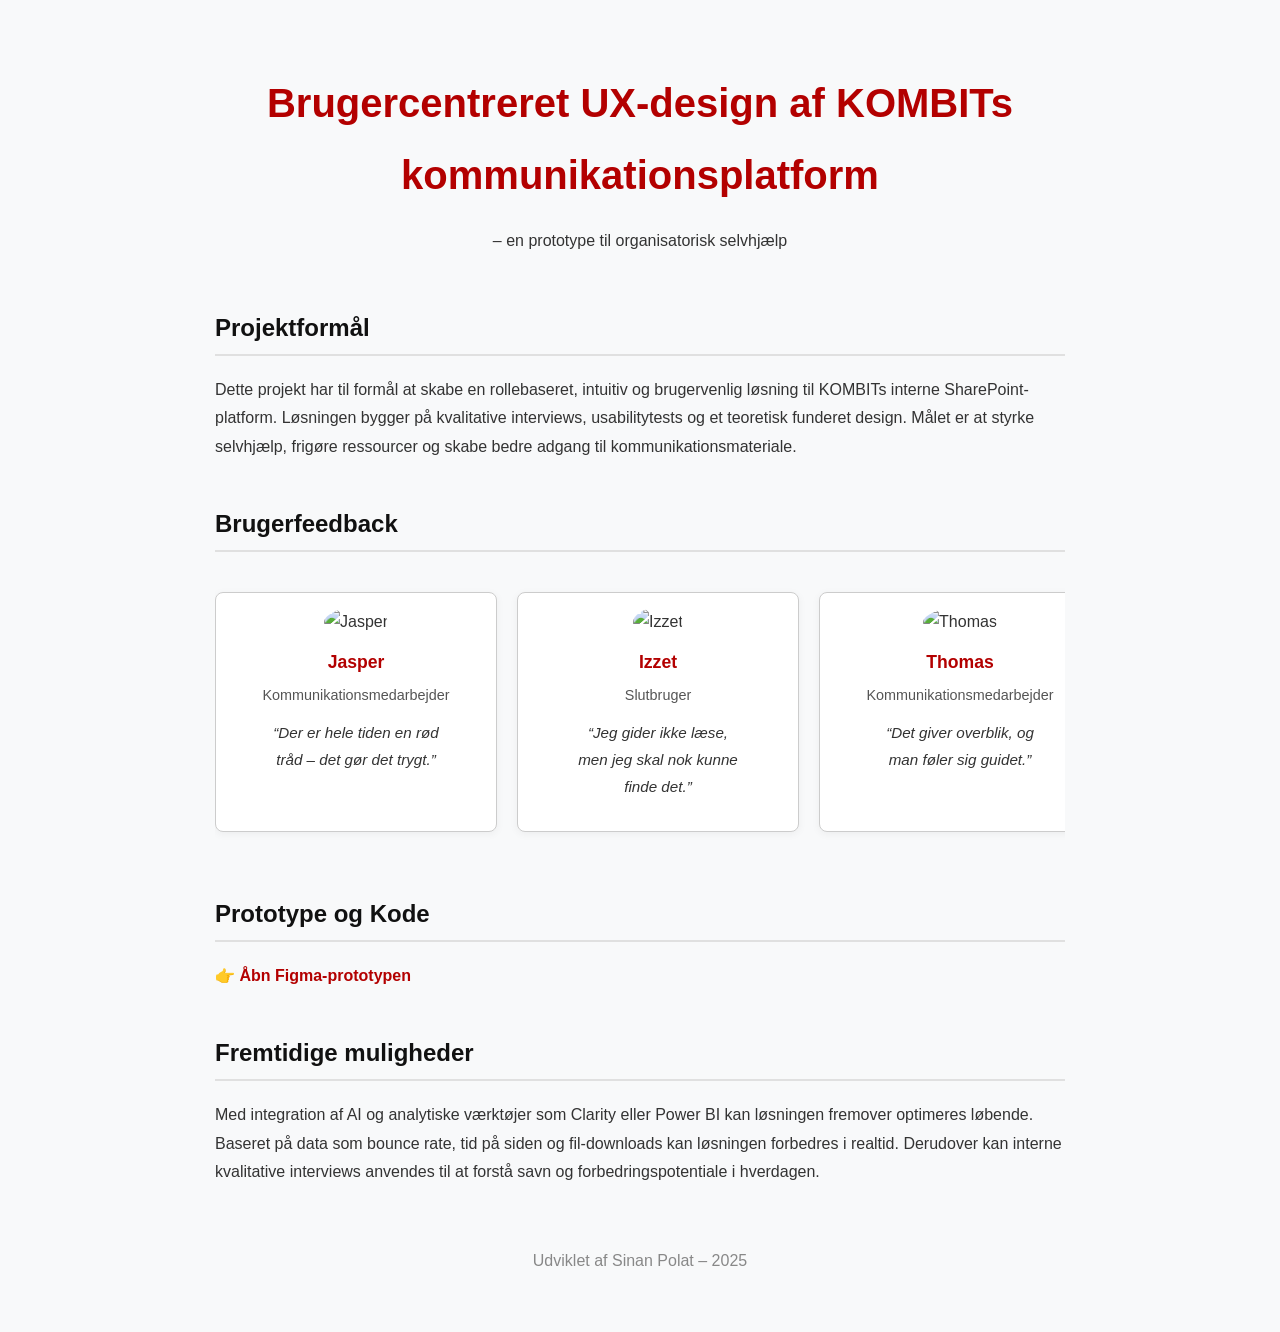
==== index.html @ e114b8e4 "Update index.html" ====
<!DOCTYPE html>
<html lang="da">
<head>
  <meta charset="UTF-8" />
  <meta name="viewport" content="width=device-width, initial-scale=1.0" />
  <title>Brugercentreret UX-design</title>
  <link rel="stylesheet" href="style.css" />
</head>
<body>

  <header>
    <h1>Brugercentreret UX-design af KOMBITs kommunikationsplatform</h1>
    <p>– en prototype til organisatorisk
selvhjælp</p>
  </header>

  <section>
    <h2>Projektformål</h2>
    <p>
      Dette projekt har til formål at skabe en rollebaseret, intuitiv og brugervenlig løsning til KOMBITs interne SharePoint-platform.
      Løsningen bygger på kvalitative interviews, usabilitytests og et teoretisk funderet design. Målet er at styrke selvhjælp,
      frigøre ressourcer og skabe bedre adgang til kommunikationsmateriale.
    </p>
  </section>

  <section>
    <h2>Brugerfeedback</h2>
    <div class="feedback-carousel">
      <div class="feedback-card">
        <img src="img/jasper.jpg" alt="Jasper">
        <h3>Jasper</h3>
        <p>Kommunikationsmedarbejder</p>
        <blockquote>“Der er hele tiden en rød tråd – det gør det trygt.”</blockquote>
      </div>
      <div class="feedback-card">
        <img src="img/izzet.jpg" alt="Izzet">
        <h3>Izzet</h3>
        <p>Slutbruger</p>
        <blockquote>“Jeg gider ikke læse, men jeg skal nok kunne finde det.”</blockquote>
      </div>
      <div class="feedback-card">
        <img src="img/thomas.jpg" alt="Thomas">
        <h3>Thomas</h3>
        <p>Kommunikationsmedarbejder</p>
        <blockquote>“Det giver overblik, og man føler sig guidet.”</blockquote>
      </div>
      <div class="feedback-card">
        <img src="img/sky.jpg" alt="Sky">
        <h3>Sky</h3>
        <p>Kontormedarbejder</p>
        <blockquote>“Det her kan jeg helt sikkert se mig selv bruge.”</blockquote>
      </div>
      <div class="feedback-card">
        <img src="img/line.jpg" alt="Line">
        <h3>Line</h3>
        <p>Projektkoordinator</p>
        <blockquote>“Det er nemt at forstå og bruge – og det føles moderne.”</blockquote>
      </div>
    </div>
  </section>

  <section>
    <h2>Prototype og Kode</h2>
    <p>
      👉 <a href="https://www.figma.com/design/l0VissUxIXwoC1WUfXcCyh" target="_blank">Åbn Figma-prototypen</a><br>
    </p>
  </section>

  <section>
    <h2>Fremtidige muligheder</h2>
    <p>
      Med integration af AI og analytiske værktøjer som Clarity eller Power BI kan løsningen fremover optimeres løbende.
      Baseret på data som bounce rate, tid på siden og fil-downloads kan løsningen forbedres i realtid.
      Derudover kan interne kvalitative interviews anvendes til at forstå savn og forbedringspotentiale i hverdagen.
    </p>
  </section>

  <footer>
    <p>Udviklet af Sinan Polat – 2025</p>
  </footer>

</body>
</html>
---- style.css ----
body {
  font-family: 'Segoe UI', Tahoma, Geneva, Verdana, sans-serif;
  background-color: #f8f9fa;
  color: #333;
  max-width: 850px;
  margin: 0 auto;
  padding: 40px 20px;
  line-height: 1.8;
}

header {
  text-align: center;
  margin-bottom: 50px;
}

h1 {
  font-size: 2.5rem;
  color: #b30000;
  margin-bottom: 10px;
}

h2 {
  font-size: 1.5rem;
  color: #111;
  margin-top: 40px;
  border-bottom: 2px solid #e0e0e0;
  padding-bottom: 5px;
}

p {
  font-size: 1rem;
}

a {
  color: #b30000;
  text-decoration: none;
  font-weight: bold;
}

a:hover {
  text-decoration: underline;
}

footer {
  text-align: center;
  margin-top: 60px;
  font-size: 0.9rem;
  color: #888;
}

/* --------- Feedback Carousel --------- */
.feedback-carousel {
  display: flex;
  overflow-x: auto;
  gap: 20px;
  padding: 20px 0;
  scroll-snap-type: x mandatory;
}

.feedback-card {
  flex: 0 0 250px;
  background-color: white;
  border: 1px solid #ccc;
  border-radius: 8px;
  padding: 15px;
  scroll-snap-align: start;
  box-shadow: 0 2px 8px rgba(0,0,0,0.05);
  text-align: center;
}

.feedback-card img {
  width: 80px;
  height: 80px;
  object-fit: cover;
  border-radius: 50%;
  margin-bottom: 10px;
}

.feedback-card h3 {
  margin: 0;
  font-size: 1.1rem;
  color: #b30000;
}

.feedback-card p {
  margin: 4px 0;
  font-size: 0.9rem;
  color: #555;
}

.feedback-card blockquote {
  font-style: italic;
  margin-top: 10px;
  font-size: 0.95rem;
  color: #333;
}
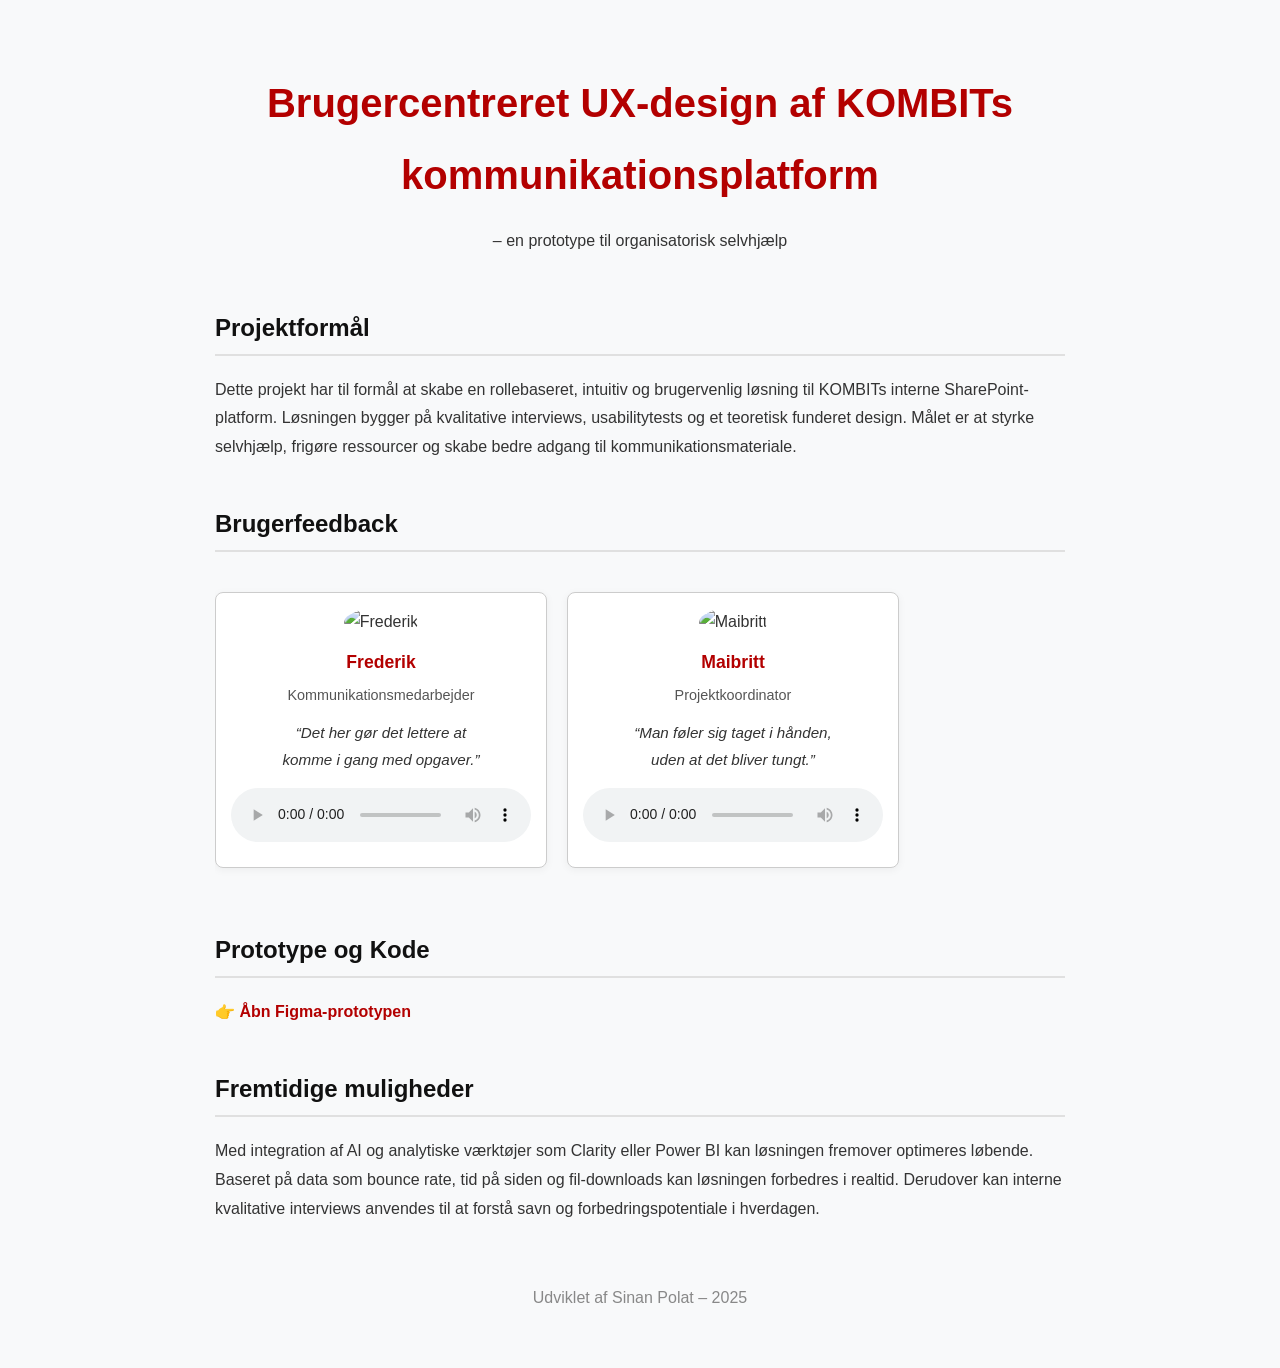
==== commit db54cdd8: "Update index.html" ====
--- a/index.html
+++ b/index.html
@@ -10,8 +10,7 @@
 
   <header>
     <h1>Brugercentreret UX-design af KOMBITs kommunikationsplatform</h1>
-    <p>– en prototype til organisatorisk
-selvhjælp</p>
+    <p>– en prototype til organisatorisk selvhjælp</p>
   </header>
 
   <section>
@@ -26,36 +25,28 @@
   <section>
     <h2>Brugerfeedback</h2>
     <div class="feedback-carousel">
+
       <div class="feedback-card">
-        <img src="img/jasper.jpg" alt="Jasper">
-        <h3>Jasper</h3>
+        <img src="img/frederik.jpg" alt="Frederik">
+        <h3>Frederik</h3>
         <p>Kommunikationsmedarbejder</p>
-        <blockquote>“Der er hele tiden en rød tråd – det gør det trygt.”</blockquote>
+        <blockquote>“Det her gør det lettere at komme i gang med opgaver.”</blockquote>
+        <audio controls>
+          <source src="frederik.mp3" type="audio/mpeg">
+        </audio>
       </div>
+
       <div class="feedback-card">
-        <img src="img/izzet.jpg" alt="Izzet">
-        <h3>Izzet</h3>
-        <p>Slutbruger</p>
-        <blockquote>“Jeg gider ikke læse, men jeg skal nok kunne finde det.”</blockquote>
+        <img src="img/maibritt.jpg" alt="Maibritt">
+        <h3>Maibritt</h3>
+        <p>Projektkoordinator</p>
+        <blockquote>“Man føler sig taget i hånden, uden at det bliver tungt.”</blockquote>
+        <audio controls>
+          <source src="audio/maibritt.mp3" type="audio/mpeg">
+          Din browser understøtter ikke lydafspilleren.
+        </audio>
       </div>
-      <div class="feedback-card">
-        <img src="img/thomas.jpg" alt="Thomas">
-        <h3>Thomas</h3>
-        <p>Kommunikationsmedarbejder</p>
-        <blockquote>“Det giver overblik, og man føler sig guidet.”</blockquote>
-      </div>
-      <div class="feedback-card">
-        <img src="img/sky.jpg" alt="Sky">
-        <h3>Sky</h3>
-        <p>Kontormedarbejder</p>
-        <blockquote>“Det her kan jeg helt sikkert se mig selv bruge.”</blockquote>
-      </div>
-      <div class="feedback-card">
-        <img src="img/line.jpg" alt="Line">
-        <h3>Line</h3>
-        <p>Projektkoordinator</p>
-        <blockquote>“Det er nemt at forstå og bruge – og det føles moderne.”</blockquote>
-      </div>
+
     </div>
   </section>
 
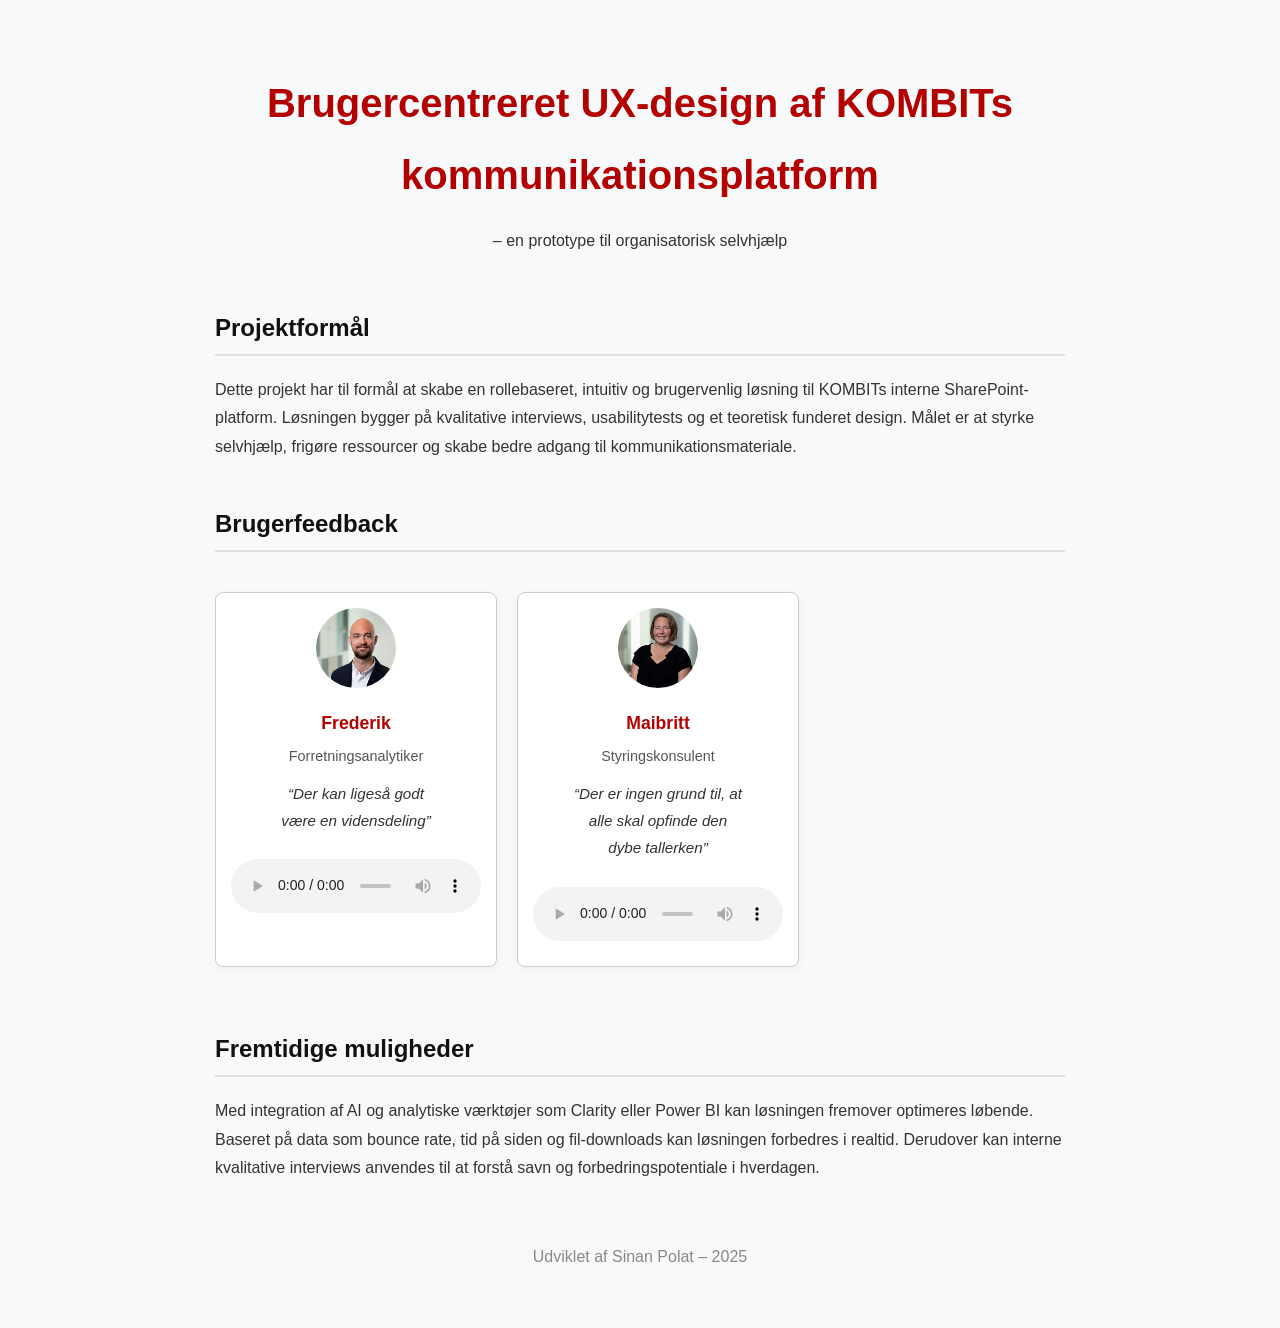
==== commit 3a92b8f5: "Update index.html" ====
--- a/index.html
+++ b/index.html
@@ -27,20 +27,20 @@
     <div class="feedback-carousel">
 
       <div class="feedback-card">
-        <img src="img/frederik.jpg" alt="Frederik">
+        <img src="Frederik Vitkov_shareIt.webp" alt="Frederik">
         <h3>Frederik</h3>
-        <p>Kommunikationsmedarbejder</p>
-        <blockquote>“Det her gør det lettere at komme i gang med opgaver.”</blockquote>
+        <p>Forretningsanalytiker</p>
+        <blockquote>“Der kan ligeså godt være en vidensdeling”</blockquote>
         <audio controls>
           <source src="frederik.mp3" type="audio/mpeg">
         </audio>
       </div>
 
       <div class="feedback-card">
-        <img src="img/maibritt.jpg" alt="Maibritt">
+        <img src="Majbritt Bech Sørensen_shareIt.webp" alt="Maibritt">
         <h3>Maibritt</h3>
-        <p>Projektkoordinator</p>
-        <blockquote>“Man føler sig taget i hånden, uden at det bliver tungt.”</blockquote>
+        <p>Styringskonsulent</p>
+        <blockquote>“Der er ingen grund til, at alle skal opfinde den dybe tallerken”</blockquote>
         <audio controls>
           <source src="audio/maibritt.mp3" type="audio/mpeg">
           Din browser understøtter ikke lydafspilleren.
@@ -50,12 +50,6 @@
     </div>
   </section>
 
-  <section>
-    <h2>Prototype og Kode</h2>
-    <p>
-      👉 <a href="https://www.figma.com/design/l0VissUxIXwoC1WUfXcCyh" target="_blank">Åbn Figma-prototypen</a><br>
-    </p>
-  </section>
 
   <section>
     <h2>Fremtidige muligheder</h2>
--- a/style.css
+++ b/style.css
@@ -94,3 +94,8 @@
   font-size: 0.95rem;
   color: #333;
 }
+
+.feedback-card audio {
+  margin-top: 10px;
+  width: 100%;
+}
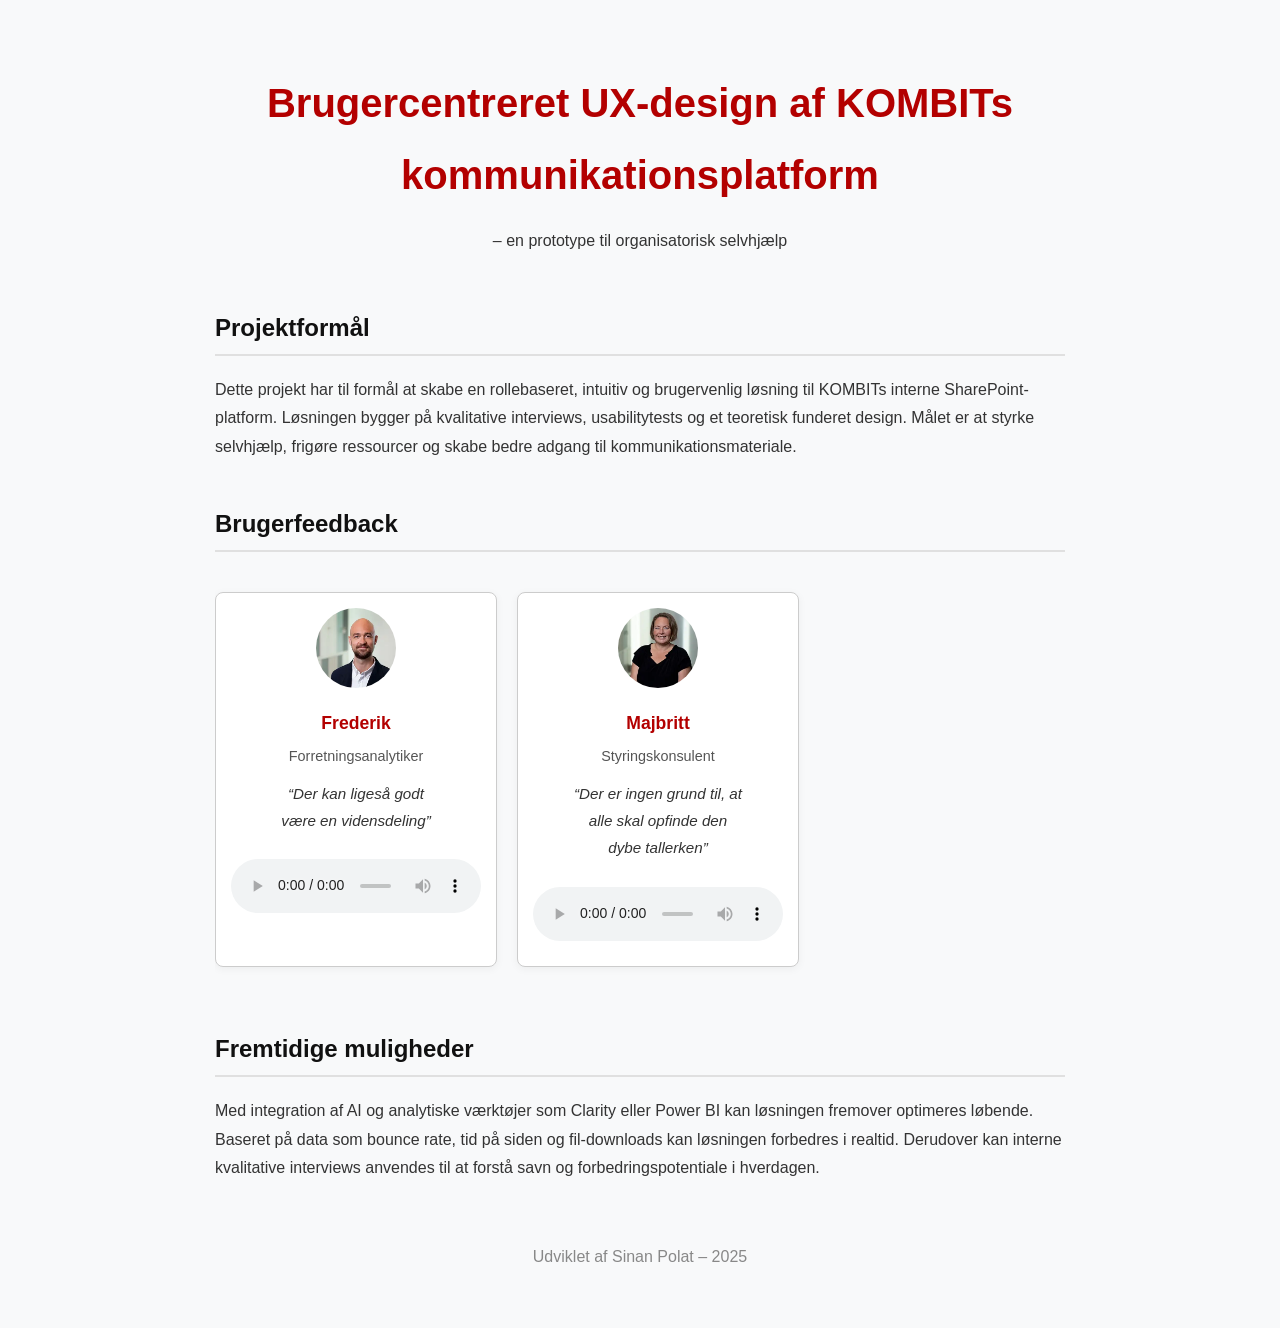
==== commit b78b1a53: "Update index.html" ====
--- a/index.html
+++ b/index.html
@@ -38,11 +38,11 @@
 
       <div class="feedback-card">
         <img src="Majbritt Bech Sørensen_shareIt.webp" alt="Maibritt">
-        <h3>Maibritt</h3>
+        <h3>Majbritt</h3>
         <p>Styringskonsulent</p>
         <blockquote>“Der er ingen grund til, at alle skal opfinde den dybe tallerken”</blockquote>
         <audio controls>
-          <source src="audio/maibritt.mp3" type="audio/mpeg">
+          <source src="maibritt.mp3" type="audio/mpeg">
           Din browser understøtter ikke lydafspilleren.
         </audio>
       </div>
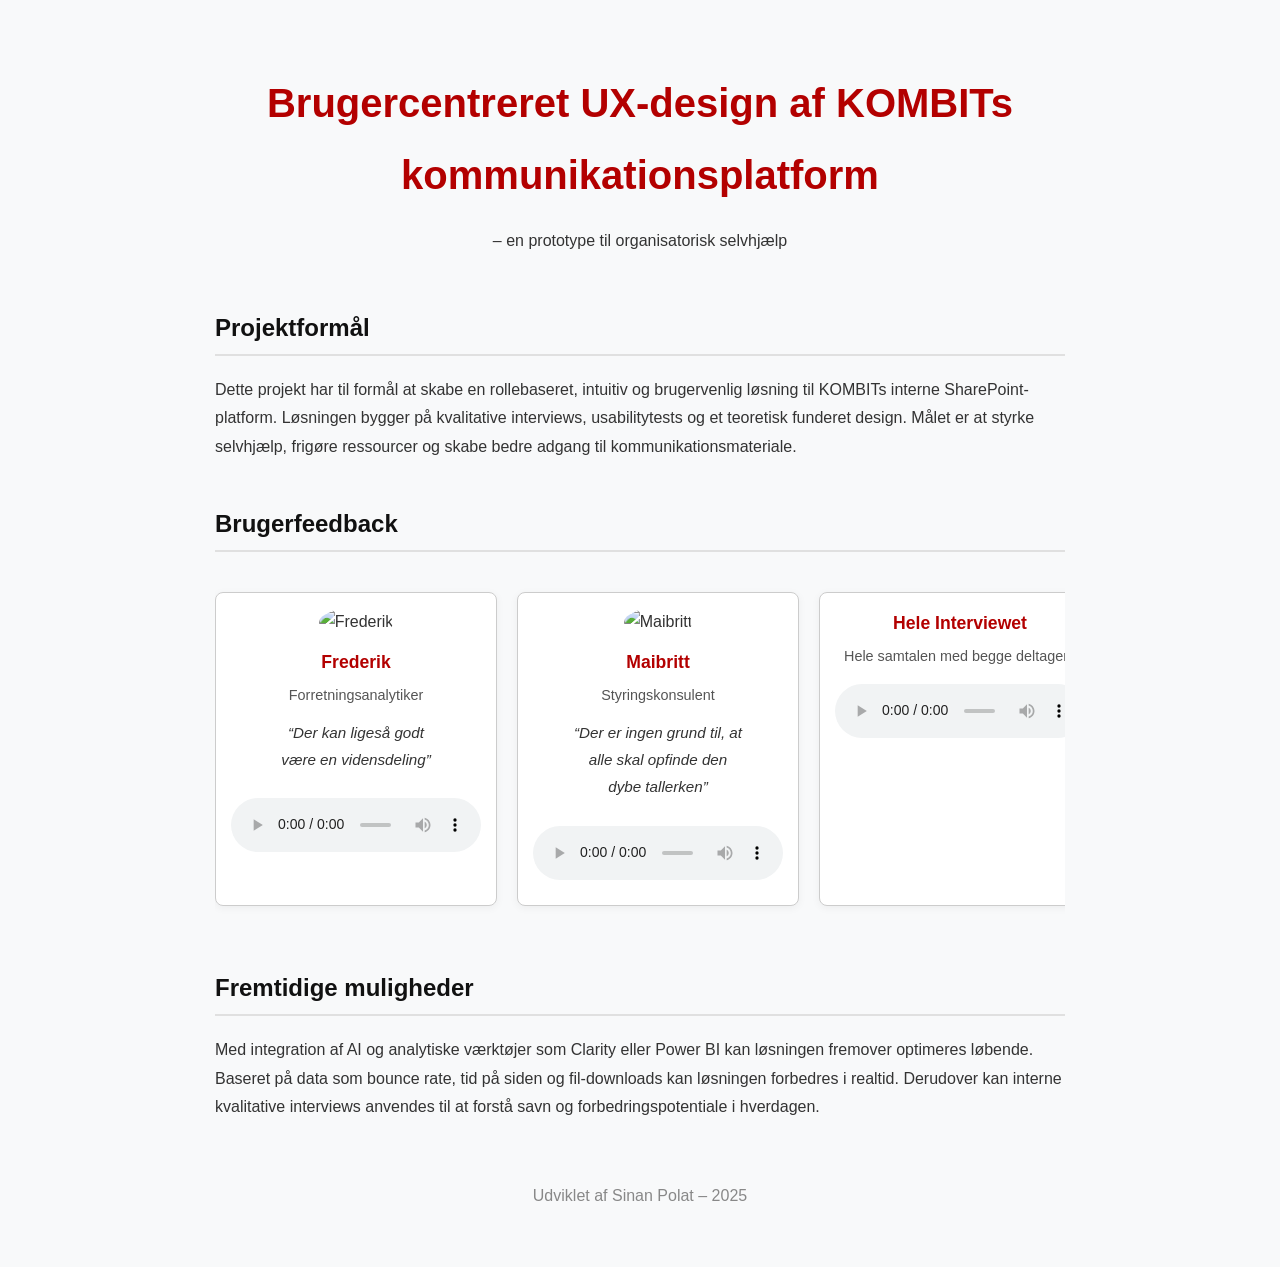
==== commit 47a79efa: "Update index.html" ====
--- a/index.html
+++ b/index.html
@@ -27,29 +27,38 @@
     <div class="feedback-carousel">
 
       <div class="feedback-card">
-        <img src="Frederik Vitkov_shareIt.webp" alt="Frederik">
+        <img src="img/Frederik Vitkov_shareIt.webp" alt="Frederik">
         <h3>Frederik</h3>
         <p>Forretningsanalytiker</p>
         <blockquote>“Der kan ligeså godt være en vidensdeling”</blockquote>
         <audio controls>
-          <source src="frederik.mp3" type="audio/mpeg">
+          <source src="audio/frederik.mp3" type="audio/mpeg">
+          Din browser understøtter ikke lydafspilleren.
         </audio>
       </div>
 
       <div class="feedback-card">
-        <img src="Majbritt Bech Sørensen_shareIt.webp" alt="Maibritt">
-        <h3>Majbritt</h3>
+        <img src="img/Majbritt Bech Sørensen_shareIt.webp" alt="Maibritt">
+        <h3>Maibritt</h3>
         <p>Styringskonsulent</p>
         <blockquote>“Der er ingen grund til, at alle skal opfinde den dybe tallerken”</blockquote>
         <audio controls>
-          <source src="maibritt.mp3" type="audio/mpeg">
+          <source src="audio/maibritt.mp3" type="audio/mpeg">
+          Din browser understøtter ikke lydafspilleren.
+        </audio>
+      </div>
+
+      <div class="feedback-card">
+        <h3>Hele Interviewet</h3>
+        <p>Hele samtalen med begge deltagere</p>
+        <audio controls>
+          <source src="fuldinterview.mp3" type="audio/mpeg">
           Din browser understøtter ikke lydafspilleren.
         </audio>
       </div>
 
     </div>
   </section>
-
 
   <section>
     <h2>Fremtidige muligheder</h2>
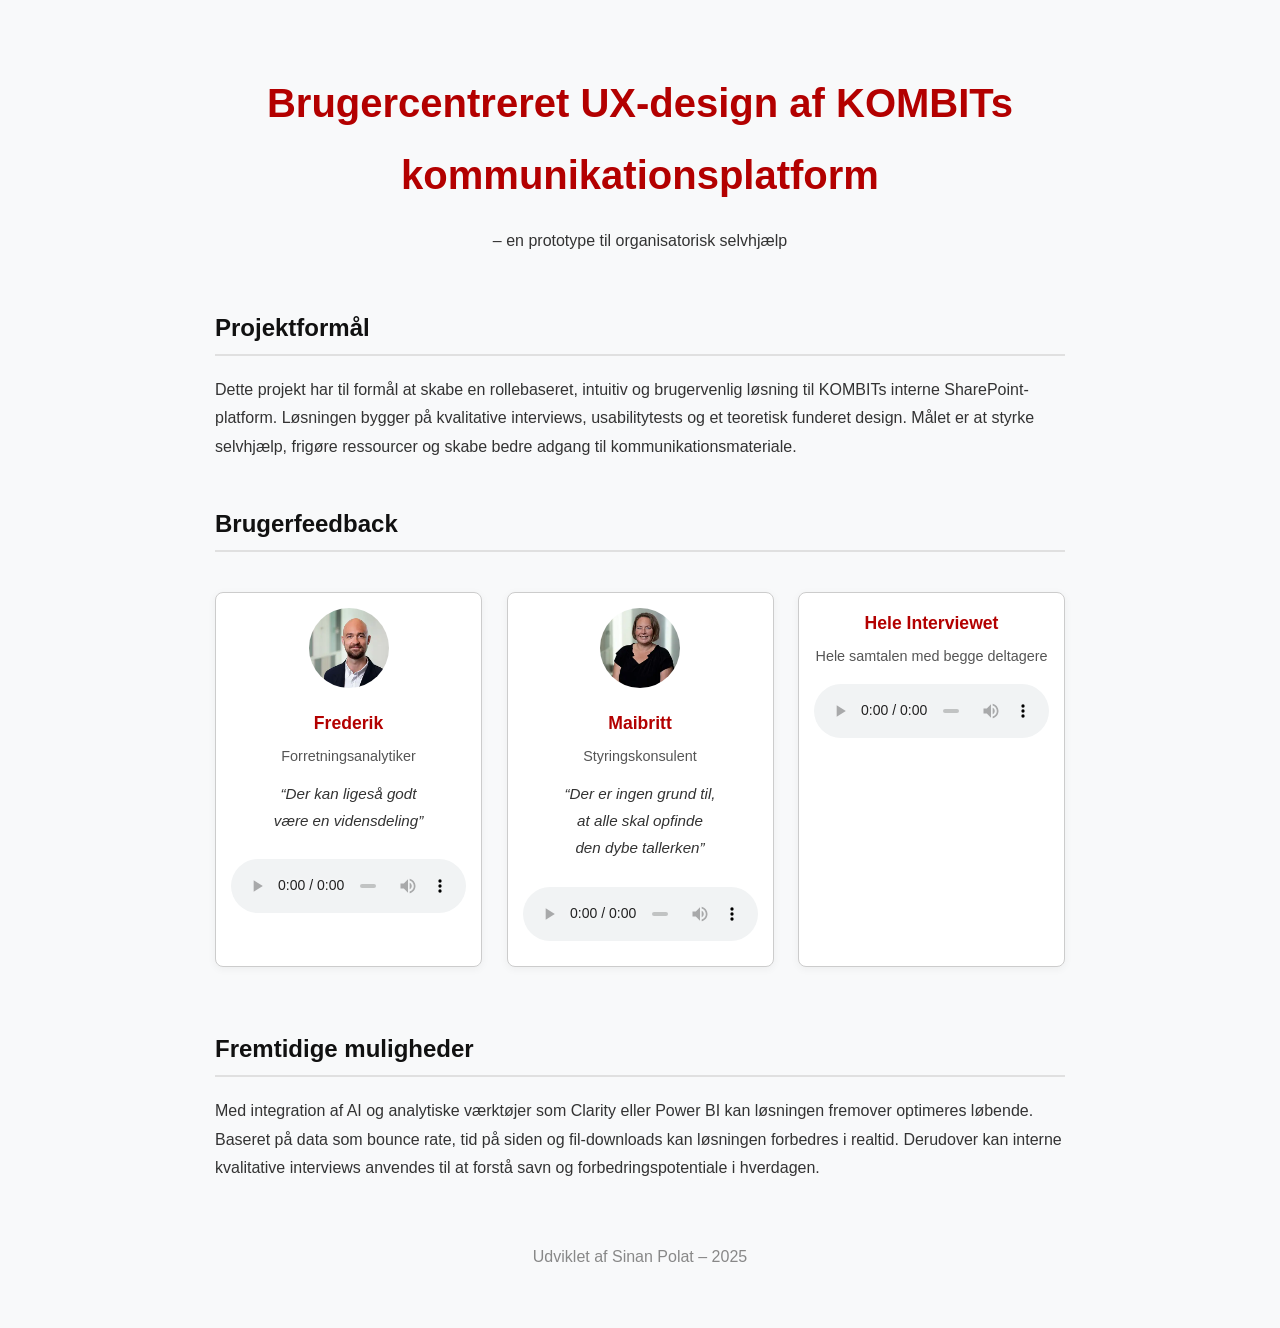
==== commit 635b650a: "Update index.html" ====
--- a/index.html
+++ b/index.html
@@ -27,23 +27,23 @@
     <div class="feedback-carousel">
 
       <div class="feedback-card">
-        <img src="img/Frederik Vitkov_shareIt.webp" alt="Frederik">
+        <img src="Frederik Vitkov_shareIt.webp" alt="Frederik">
         <h3>Frederik</h3>
         <p>Forretningsanalytiker</p>
         <blockquote>“Der kan ligeså godt være en vidensdeling”</blockquote>
         <audio controls>
-          <source src="audio/frederik.mp3" type="audio/mpeg">
+          <source src="frederik.mp3" type="audio/mpeg">
           Din browser understøtter ikke lydafspilleren.
         </audio>
       </div>
 
       <div class="feedback-card">
-        <img src="img/Majbritt Bech Sørensen_shareIt.webp" alt="Maibritt">
+        <img src="Majbritt Bech Sørensen_shareIt.webp" alt="Maibritt">
         <h3>Maibritt</h3>
         <p>Styringskonsulent</p>
         <blockquote>“Der er ingen grund til, at alle skal opfinde den dybe tallerken”</blockquote>
         <audio controls>
-          <source src="audio/maibritt.mp3" type="audio/mpeg">
+          <source src="maibritt.mp3" type="audio/mpeg">
           Din browser understøtter ikke lydafspilleren.
         </audio>
       </div>
--- a/style.css
+++ b/style.css
@@ -51,14 +51,14 @@
 /* --------- Feedback Carousel --------- */
 .feedback-carousel {
   display: flex;
-  overflow-x: auto;
+  flex-wrap: wrap;
+  justify-content: space-between;
   gap: 20px;
   padding: 20px 0;
-  scroll-snap-type: x mandatory;
 }
 
 .feedback-card {
-  flex: 0 0 250px;
+  flex: 0 0 235px;
   background-color: white;
   border: 1px solid #ccc;
   border-radius: 8px;
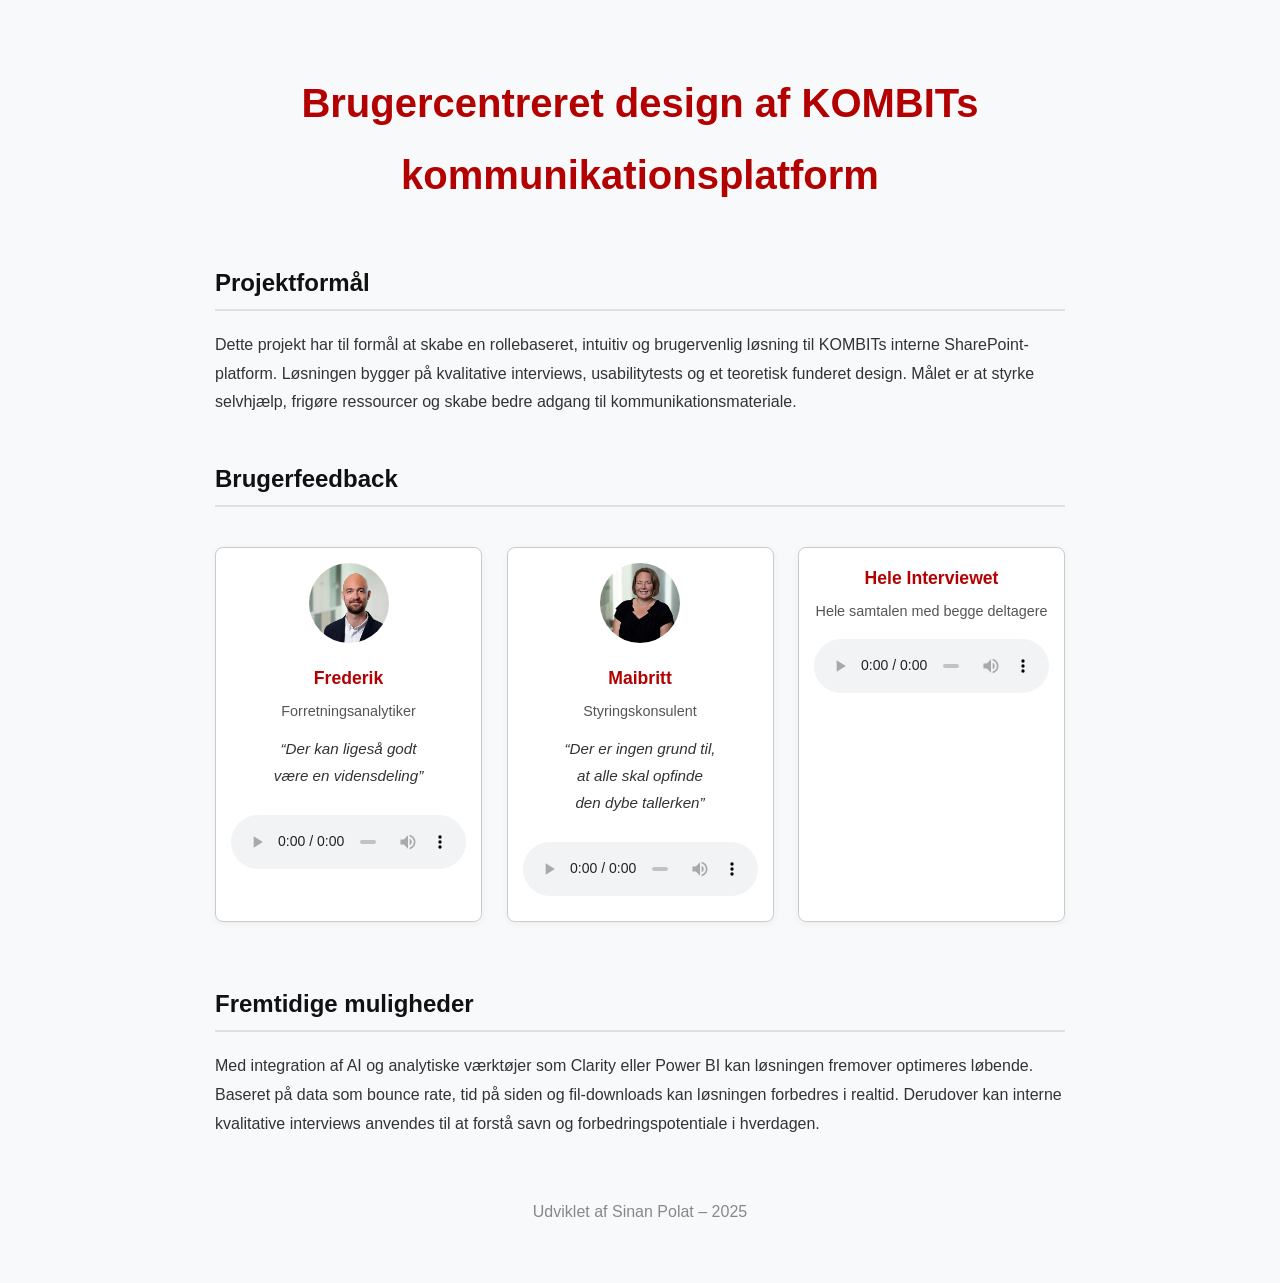
==== commit f42158b2: "Update index.html" ====
--- a/index.html
+++ b/index.html
@@ -9,8 +9,7 @@
 <body>
 
   <header>
-    <h1>Brugercentreret UX-design af KOMBITs kommunikationsplatform</h1>
-    <p>– en prototype til organisatorisk selvhjælp</p>
+    <h1>Brugercentreret design af KOMBITs kommunikationsplatform</h1>
   </header>
 
   <section>
